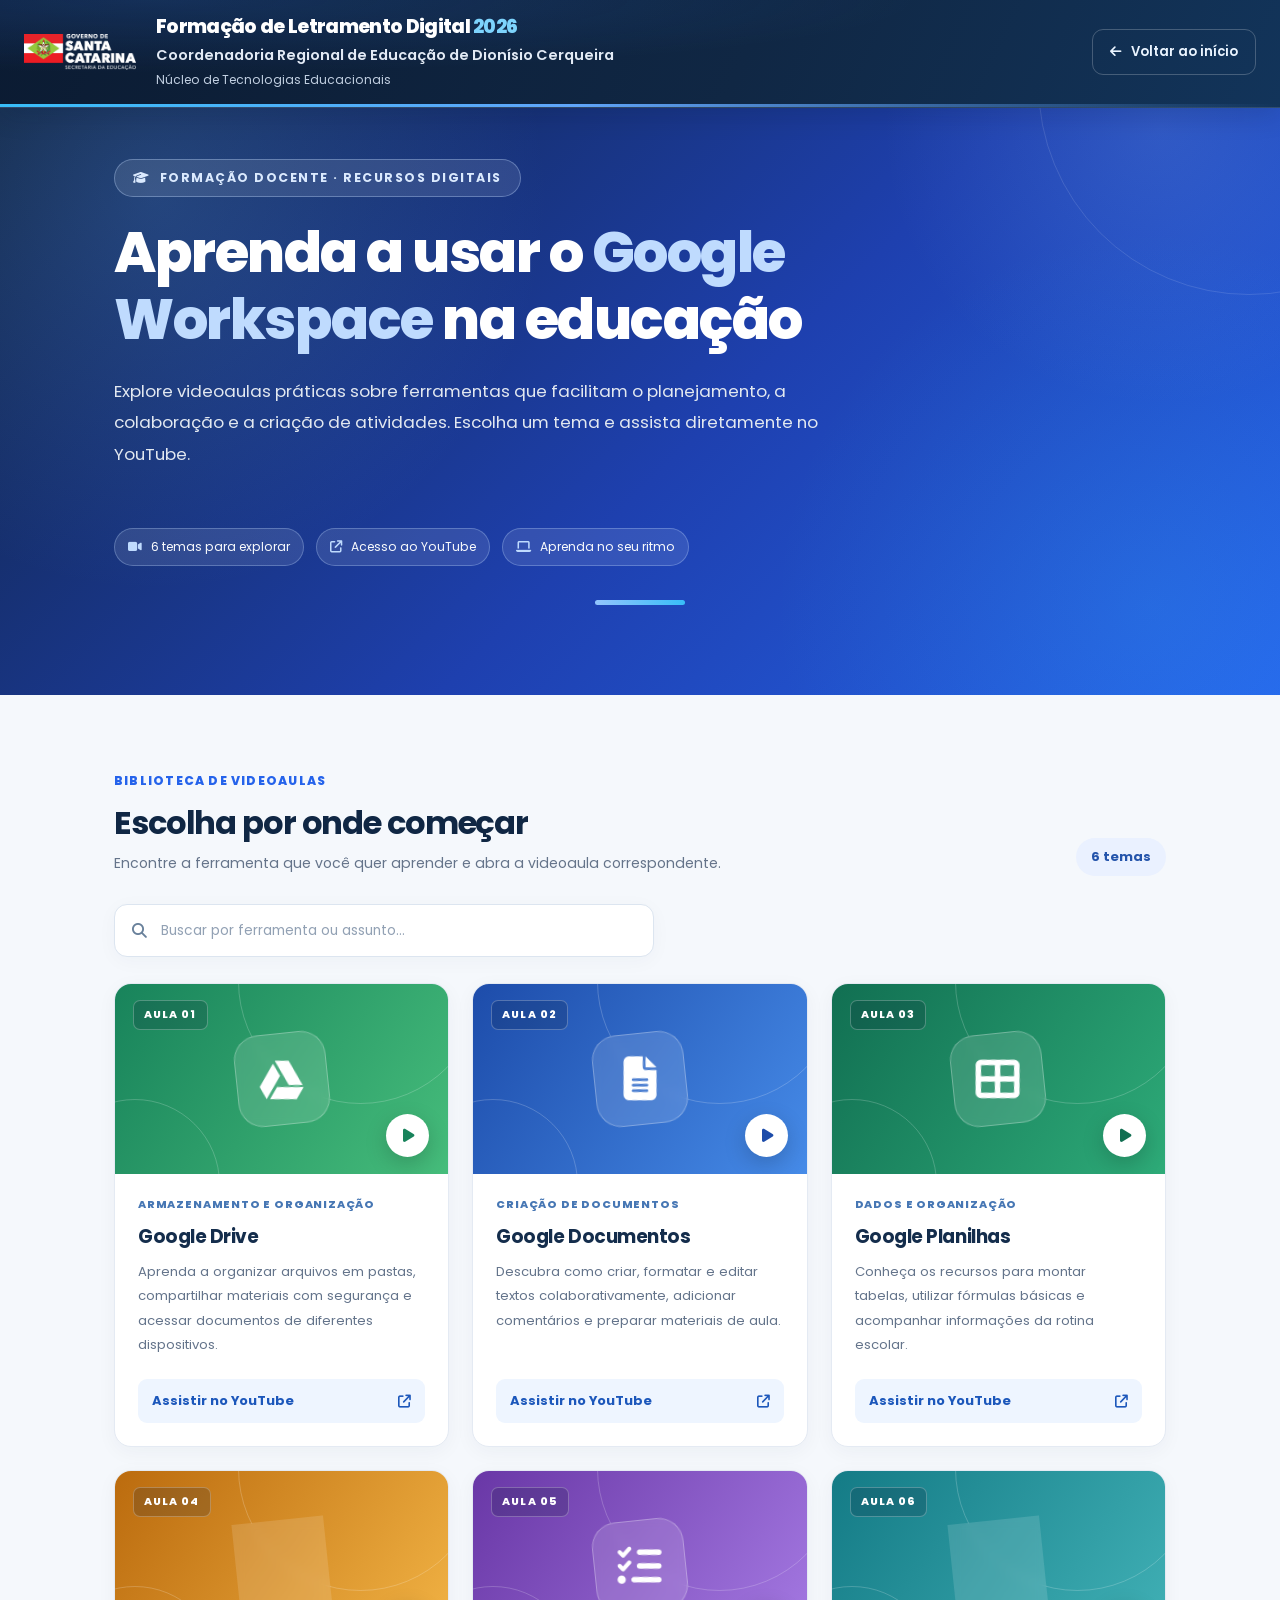
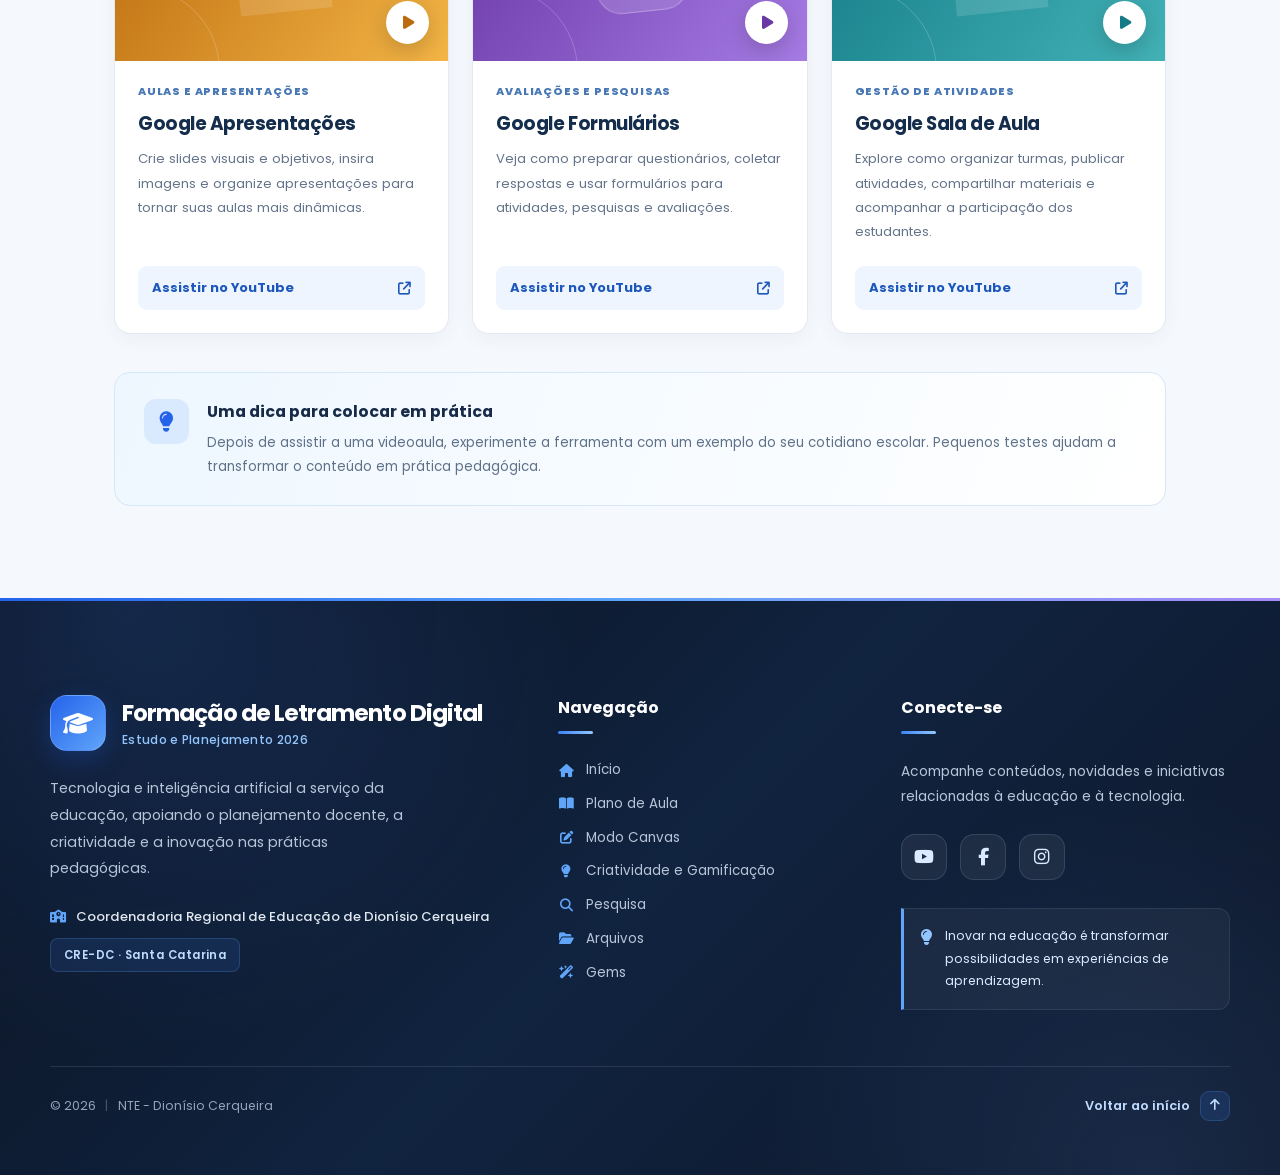
==== videos-workspace.html @ 389630ff "nova pagina, contador de visitas" ====
<!DOCTYPE html>
<html lang="pt-BR">
<head>
  <meta charset="UTF-8">
  <meta name="viewport" content="width=device-width, initial-scale=1">
  <meta name="theme-color" content="#0b1b32">
  <meta name="description" content="Videoaulas sobre ferramentas do Google Workspace for Education para professores da Formação de Letramento Digital 2026.">
  <title>Videoaulas Google Workspace | Letramento Digital 2026</title>
  <link rel="preconnect" href="https://fonts.googleapis.com">
  <link rel="preconnect" href="https://fonts.gstatic.com" crossorigin>
  <link href="https://fonts.googleapis.com/css2?family=Poppins:wght@400;500;600;700;800&display=swap" rel="stylesheet">
  <link rel="stylesheet" href="https://cdnjs.cloudflare.com/ajax/libs/font-awesome/6.5.1/css/all.min.css">
  <link rel="stylesheet" href="videos-workspace.css">
  <script src="videos-workspace.js" defer></script>
</head>
<body>
  <a class="skip-link" href="#conteudo">Pular para o conteúdo</a>
  <header class="site-header">
    <div class="header-container">
      <a href="index.html" class="brand" aria-label="Voltar à página inicial da Formação de Letramento Digital">
        <span class="brand-logo"><img src="logo-sc.png" alt="" width="691" height="502"></span>
        <span class="brand-copy">
          <span class="brand-title">Formação de Letramento Digital <span class="brand-year">2026</span></span>
          <span class="brand-subtitle">Coordenadoria Regional de Educação de Dionísio Cerqueira</span>
          <span class="brand-institution">Núcleo de Tecnologias Educacionais</span>
        </span>
      </a>
      <a href="index.html" class="header-home"><i class="fa-solid fa-arrow-left" aria-hidden="true"></i><span>Voltar ao início</span></a>
    </div>
  </header>

  <main id="conteudo">
    <section class="hero" aria-labelledby="page-title">
      <div class="hero-glow" aria-hidden="true"></div>
      <div class="container hero-inner">
        <div class="hero-label"><i class="fa-solid fa-graduation-cap" aria-hidden="true"></i> FORMAÇÃO DOCENTE · RECURSOS DIGITAIS</div>
        <h1 id="page-title">Aprenda a usar o <span>Google Workspace</span> na educação</h1>
        <p class="hero-description">Explore videoaulas práticas sobre ferramentas que facilitam o planejamento, a colaboração e a criação de atividades. Escolha um tema e assista diretamente no YouTube.</p>
        <div class="hero-stats" aria-label="Informações das videoaulas">
          <span><i class="fa-solid fa-video" aria-hidden="true"></i> 6 temas para explorar</span>
          <span><i class="fa-solid fa-arrow-up-right-from-square" aria-hidden="true"></i> Acesso ao YouTube</span>
          <span><i class="fa-solid fa-laptop" aria-hidden="true"></i> Aprenda no seu ritmo</span>
        </div>
      </div>
    </section>

    <section class="videos-section" aria-labelledby="videos-title">
      <div class="container">
        <div class="section-top">
          <div>
            <span class="section-eyebrow">BIBLIOTECA DE VIDEOAULAS</span>
            <h2 id="videos-title">Escolha por onde começar</h2>
            <p>Encontre a ferramenta que você quer aprender e abra a videoaula correspondente.</p>
          </div>
          <div class="result-counter"><span id="video-count">6</span> temas</div>
        </div>

        <div class="toolbar">
          <label class="search-wrapper" for="video-search">
            <i class="fa-solid fa-magnifying-glass" aria-hidden="true"></i>
            <input type="search" id="video-search" placeholder="Buscar por ferramenta ou assunto..." autocomplete="off">
          </label>
          <button type="button" class="clear-search" id="clear-search" hidden><i class="fa-solid fa-xmark" aria-hidden="true"></i> Limpar busca</button>
        </div>
        <div class="video-grid" id="video-grid" aria-live="polite"></div>
        <div class="empty-state" id="empty-state" hidden>
          <i class="fa-solid fa-magnifying-glass" aria-hidden="true"></i>
          <h3>Nenhuma videoaula encontrada</h3>
          <p>Tente pesquisar por outro nome de ferramenta ou assunto.</p>
        </div>

        <aside class="learning-tip" aria-label="Sugestão de aprendizagem">
          <div class="tip-icon"><i class="fa-solid fa-lightbulb" aria-hidden="true"></i></div>
          <div><h3>Uma dica para colocar em prática</h3><p>Depois de assistir a uma videoaula, experimente a ferramenta com um exemplo do seu cotidiano escolar. Pequenos testes ajudam a transformar o conteúdo em prática pedagógica.</p></div>
        </aside>
      </div>
    </section>
  </main>

  <footer class="site-footer">

  <div class="footer-main">

    <!-- Identidade do site -->
    <div class="footer-brand">

      <a href="index.html#inicio" class="footer-logo">
        <span class="footer-logo-icon">
          <i class="fa-solid fa-graduation-cap" aria-hidden="true"></i>
        </span>

        <span class="footer-logo-text">
          <strong>Formação de Letramento Digital</strong>
          <small>Estudo e Planejamento 2026</small>
        </span>
      </a>

      <p class="footer-description">
        Tecnologia e inteligência artificial a serviço da educação,
        apoiando o planejamento docente, a criatividade e a inovação
        nas práticas pedagógicas.
      </p>

      <span class="footer-institution">
        <i class="fa-solid fa-school" aria-hidden="true"></i>
        Coordenadoria Regional de Educação de Dionísio Cerqueira
      </span>

      <span class="footer-secretariat">
        CRE-DC · Santa Catarina
      </span>

    </div>


    <!-- Navegação -->
    <div class="footer-navigation">

      <h3>Navegação</h3>

      <a href="index.html#inicio">
        <i class="fa-solid fa-house" aria-hidden="true"></i>
        Início
      </a>

      <a href="index.html#mod1">
        <i class="fa-solid fa-book-open" aria-hidden="true"></i>
        Plano de Aula
      </a>

      <a href="index.html#mod2">
        <i class="fa-solid fa-pen-to-square" aria-hidden="true"></i>
        Modo Canvas
      </a>

      <a href="index.html#mod3">
        <i class="fa-solid fa-lightbulb" aria-hidden="true"></i>
        Criatividade e Gamificação
      </a>

      <a href="index.html#mod4">
        <i class="fa-solid fa-magnifying-glass" aria-hidden="true"></i>
        Pesquisa
      </a>

      <a href="index.html#mod5">
        <i class="fa-solid fa-folder-open" aria-hidden="true"></i>
        Arquivos
      </a>

      <a href="index.html#mod6">
        <i class="fa-solid fa-wand-magic-sparkles" aria-hidden="true"></i>
        Gems
      </a>

    </div>


    <!-- Redes sociais -->
    <div class="footer-social">

      <h3>Conecte-se</h3>

      <p>
        Acompanhe conteúdos, novidades e iniciativas relacionadas
        à educação e à tecnologia.
      </p>

      <div class="footer-social-icons">

        <a
          href="https://www.youtube.com/@ntedionisiocerqueira"
          target="_blank"
          rel="noopener noreferrer"
          aria-label="YouTube"
          title="YouTube"
        >
          <i class="fa-brands fa-youtube" aria-hidden="true"></i>
        </a>

        <a
          href="https://www.facebook.com/cre.dionisio.cerqueira"
          target="_blank"
          rel="noopener noreferrer"
          aria-label="Facebook"
          title="Facebook"
        >
          <i class="fa-brands fa-facebook-f" aria-hidden="true"></i>
        </a>

        <a
          href="https://www.instagram.com/cre_dionisio_cerqueira/"
          target="_blank"
          rel="noopener noreferrer"
          aria-label="Instagram"
          title="Instagram"
        >
          <i class="fa-brands fa-instagram" aria-hidden="true"></i>
        </a>

      </div>

      <div class="footer-message">
        <i class="fa-solid fa-lightbulb" aria-hidden="true"></i>

        <span>
          Inovar na educação é transformar possibilidades
          em experiências de aprendizagem.
        </span>
      </div>

    </div>

  </div>


  <!-- Barra inferior -->
  <div class="footer-bottom">

    <p>
      &copy; 2026
      <span class="footer-divider">|</span>
      NTE - Dionísio Cerqueira
    </p>

    <a href="#conteudo" class="footer-back-top">
      Voltar ao início
      <i class="fa-solid fa-arrow-up" aria-hidden="true"></i>
    </a>

  </div>

</footer>
</body>
</html>
---- videos-workspace.css ----
:root{--navy:#0b1b32;--navy2:#102744;--blue:#2563eb;--text:#172b48;--muted:#65748a;--stroke:#e4eaf3;--bg:#f5f8fd}
*{box-sizing:border-box}html{scroll-behavior:smooth}body{margin:0;background:var(--bg);color:var(--text);font-family:Poppins,system-ui,sans-serif;font-size:15px}a{color:inherit}.container{width:min(100% - 48px,1160px);margin-inline:auto}[hidden]{display:none!important}.skip-link{position:absolute;z-index:9999;top:-80px;left:12px;padding:10px 15px;background:#fff;color:#12345a}.skip-link:focus{top:12px}
.site-header{position:relative;z-index:2;background:linear-gradient(112deg,#0b1b32,#102744 65%,#12345a);border-bottom:3px solid #38bdf8;color:#fff;box-shadow:0 8px 24px rgba(8,20,39,.14)}.header-container{width:min(100% - 48px,1440px);margin:auto;min-height:108px;display:flex;align-items:center;justify-content:space-between;gap:28px;padding:13px 0}.brand{display:flex;align-items:center;gap:16px;min-width:0;text-decoration:none}.brand-logo{flex:0 0 76px;height:70px;display:flex;align-items:center;justify-content:center}.brand-logo img{display:block;width:100%;height:100%;object-fit:contain}.brand-copy{display:flex;flex-direction:column;gap:3px;min-width:0}.brand-title{font-size:clamp(1rem,1.45vw,1.3rem);font-weight:750;line-height:1.3}.brand-year{color:#7dd3fc}.brand-subtitle{font-size:.79rem;font-weight:600;color:#e2eaf5}.brand-institution{font-size:.72rem;color:#becde1}.header-home{display:inline-flex;align-items:center;gap:10px;flex-shrink:0;padding:12px 17px;border:1px solid rgba(255,255,255,.22);border-radius:11px;text-decoration:none;color:#eaf4ff;font-size:.82rem;font-weight:600;transition:background .2s,transform .2s}.header-home:hover{background:rgba(255,255,255,.1);transform:translateY(-2px)}
.hero{position:relative;overflow:hidden;background:linear-gradient(125deg,#102744 0%,#173e71 68%,#11566d 135%);color:#fff}.hero:after{position:absolute;content:"";width:430px;height:430px;border-radius:50%;border:1px solid rgba(255,255,255,.08);right:-160px;top:-140px;pointer-events:none}.hero-glow{position:absolute;width:540px;height:540px;right:4%;top:-260px;background:radial-gradient(circle,rgba(82,169,255,.17),transparent 70%);pointer-events:none}.hero-inner{position:relative;padding-top:37px;padding-bottom:80px;z-index:1}.breadcrumb{display:flex;align-items:center;gap:12px;color:#b8cce5;font-size:.78rem;margin-bottom:39px}.breadcrumb a{text-decoration:none}.breadcrumb a:hover{text-decoration:underline}.breadcrumb i{font-size:.55rem}.hero-label{display:inline-flex;align-items:center;gap:9px;color:#9fe6ff;font-size:.73rem;letter-spacing:.11em;font-weight:700;margin-bottom:16px}.hero h1{max-width:800px;margin:0;font-size:clamp(2rem,4.5vw,3.55rem);line-height:1.16;letter-spacing:-.045em;font-weight:800}.hero h1 span{color:#83d8ff}.hero-description{max-width:710px;margin:21px 0 28px;color:#d4e4f3;line-height:1.9;font-size:.96rem}.hero-stats{display:flex;flex-wrap:wrap;gap:12px}.hero-stats span{display:inline-flex;align-items:center;gap:9px;border:1px solid rgba(255,255,255,.15);background:rgba(255,255,255,.055);border-radius:999px;padding:9px 13px;font-size:.76rem;color:#e9f4ff}.hero-stats i{color:#9fdaff}
.videos-section{position:relative;margin-top:-31px;padding-bottom:92px;z-index:1}.section-top{display:flex;align-items:flex-end;justify-content:space-between;gap:25px;margin-bottom:23px}.section-eyebrow{display:block;color:#2563eb;font-size:.71rem;font-weight:800;letter-spacing:.12em;margin-bottom:10px}.section-top h2{margin:0 0 9px;font-size:clamp(1.45rem,2.5vw,2.05rem);line-height:1.3;letter-spacing:-.035em}.section-top p{margin:0;color:var(--muted);line-height:1.7;font-size:.88rem}.result-counter{flex-shrink:0;padding:9px 15px;border-radius:999px;background:#eaf1ff;color:#2454ab;font-size:.81rem;font-weight:700}.toolbar{display:flex;align-items:center;gap:15px;margin:26px 0}.search-wrapper{display:flex;align-items:center;gap:12px;max-width:540px;width:100%;background:#fff;border:1px solid #dce5f0;border-radius:13px;padding:0 17px;box-shadow:0 4px 20px rgba(23,43,72,.035);color:#69819b}.search-wrapper:focus-within{border-color:#67a4ff;box-shadow:0 0 0 3px rgba(59,130,246,.13)}.search-wrapper input{width:100%;min-height:51px;border:0;outline:0;font:inherit;font-size:.86rem;color:var(--text);background:transparent}.search-wrapper input::placeholder{color:#92a1b4}.clear-search{border:0;background:transparent;color:#2563eb;font:inherit;font-size:.8rem;font-weight:600;cursor:pointer}.video-grid{display:grid;grid-template-columns:repeat(3,minmax(0,1fr));gap:23px}.video-card{min-width:0;overflow:hidden;background:#fff;border:1px solid var(--stroke);border-radius:17px;box-shadow:0 5px 20px rgba(16,39,68,.045);transition:transform .25s,box-shadow .25s,border-color .25s;display:flex;flex-direction:column}.video-card:hover{transform:translateY(-5px);box-shadow:0 14px 35px rgba(16,39,68,.12);border-color:#cbdcf7}.video-cover{height:190px;position:relative;overflow:hidden;display:flex;justify-content:center;align-items:center;background:linear-gradient(125deg,var(--cover1),var(--cover2));color:#fff}.theme-drive{--cover1:#18835b;--cover2:#46bd7b}.theme-docs{--cover1:#1d4caa;--cover2:#468be8}.theme-sheets{--cover1:#116f52;--cover2:#2eab78}.theme-slides{--cover1:#bb6b0e;--cover2:#f3b546}.theme-forms{--cover1:#6937a6;--cover2:#a67be4}.theme-classroom{--cover1:#147b86;--cover2:#42b2b7}.cover-orbit{position:absolute;border:1px solid rgba(255,255,255,.2);border-radius:50%;width:245px;height:245px;right:-35px;top:-125px}.orbit-2{width:170px;height:170px;left:-65px;bottom:-95px;top:auto;right:auto}.cover-icon{width:92px;height:92px;display:grid;place-items:center;border:1px solid rgba(255,255,255,.28);border-radius:25px;background:rgba(255,255,255,.13);backdrop-filter:blur(6px);font-size:2.75rem;transform:rotate(-6deg)}.cover-icon i{transform:rotate(6deg)}.cover-play{position:absolute;right:19px;bottom:17px;width:43px;height:43px;display:grid;place-items:center;border-radius:50%;background:#fff;color:var(--cover1);box-shadow:0 7px 22px rgba(0,0,0,.18);font-size:.95rem}.cover-play i{margin-left:2px}.cover-number{position:absolute;left:18px;top:16px;padding:6px 10px;border:1px solid rgba(255,255,255,.25);background:rgba(12,28,54,.2);border-radius:7px;font-size:.67rem;font-weight:800;letter-spacing:.1em}.cover-click-target{position:absolute;inset:0;z-index:2}.cover-click-target:focus-visible{outline:4px solid #fff;outline-offset:-5px}.card-content{padding:23px;display:flex;flex-direction:column;flex:1}.card-category{color:#4777b4;text-transform:uppercase;letter-spacing:.075em;font-size:.68rem;font-weight:800}.card-content h3{font-size:1.16rem;letter-spacing:-.025em;color:#142d4c;margin:10px 0}.card-content p{margin:0 0 22px;color:#64748b;font-size:.82rem;line-height:1.85;flex:1}.watch-link{display:flex;align-items:center;justify-content:space-between;gap:10px;border-radius:9px;background:#eef5ff;color:#1c57bb;padding:12px 14px;text-decoration:none;font-size:.81rem;font-weight:700;transition:background .2s}.watch-link:hover{background:#daeaff}.watch-pending{display:inline-flex;gap:9px;align-items:center;align-self:flex-start;padding:10px 13px;border-radius:9px;background:#f1f4f8;color:#6b7d90;font-size:.8rem;font-weight:600}.empty-state{text-align:center;padding:60px 20px;background:#fff;border:1px dashed #d3e0f0;border-radius:16px;color:#687a90}.empty-state>i{font-size:1.7rem;color:#7d9fcb}.empty-state h3{color:#173455}.learning-tip{display:flex;align-items:flex-start;gap:18px;margin-top:38px;padding:26px 29px;border:1px solid #d5e7f9;border-radius:16px;background:linear-gradient(110deg,#eef7ff,#fff)}.tip-icon{width:45px;height:45px;flex-shrink:0;display:grid;place-items:center;border-radius:12px;background:#d9eaff;color:#2563eb;font-size:1.25rem}.learning-tip h3{margin:0 0 7px;font-size:.99rem}.learning-tip p{margin:0;color:#5e7188;font-size:.83rem;line-height:1.8}.site-footer{background:#0c1d35;color:#e6eff9;padding:30px 0}.footer-inner{display:flex;align-items:center;justify-content:space-between;gap:22px}.footer-inner>div{display:flex;flex-direction:column;gap:5px}.footer-inner strong{font-size:.84rem}.footer-inner span{color:#b4c4d7;font-size:.75rem}.footer-inner a{color:#b9e4ff;font-size:.79rem;text-decoration:none}.footer-inner a:hover{text-decoration:underline}.footer-inner a i{margin-left:6px}
a:focus-visible,button:focus-visible{outline:3px solid #7dd3fc;outline-offset:3px}
@media(max-width:950px){.video-grid{grid-template-columns:repeat(2,minmax(0,1fr))}.hero-inner{padding-bottom:74px}.brand-logo{flex-basis:65px;width:65px;height:62px}}
@media(max-width:650px){.container,.header-container{width:min(100% - 32px,1160px)}.header-container{min-height:95px;gap:9px;flex-wrap:wrap}.brand{gap:9px;flex:1 1 100%}.brand-logo{flex-basis:54px;width:54px;height:55px}.brand-title{font-size:.93rem}.brand-subtitle{font-size:.65rem}.brand-institution{font-size:.62rem}.header-home{margin-left:63px;padding:7px 10px;font-size:.73rem}.hero-inner{padding-top:25px;padding-bottom:67px}.breadcrumb{margin-bottom:25px}.hero h1{font-size:clamp(1.85rem,8vw,2.55rem)}.hero-description{font-size:.88rem}.hero-stats{gap:8px}.hero-stats span{font-size:.7rem;padding:8px 10px}.videos-section{margin-top:-22px}.section-top{align-items:flex-start;gap:12px}.result-counter{font-size:.72rem;padding:7px 9px}.video-grid{grid-template-columns:1fr;gap:18px}.video-cover{height:185px}.toolbar{flex-direction:column;align-items:stretch}.search-wrapper{max-width:none}.clear-search{align-self:flex-start}.learning-tip{padding:20px;gap:12px}.footer-inner{align-items:flex-start;flex-direction:column}}
@media(prefers-reduced-motion:reduce){html{scroll-behavior:auto}*,*:before,*:after{transition:none!important;animation:none!important}}


/* HEADER: alinhamento e identidade visual equivalentes à página inicial */
.site-header { position: sticky; top: 0; z-index: 1000; border-bottom: 1px solid rgba(255,255,255,.13);
 background: radial-gradient(ellipse at 12% 0%,rgba(59,130,246,.18),transparent 48%),linear-gradient(115deg,#0b1b32 0%,#102744 58%,#12345a 100%); }
.site-header::after { content:""; display:block; height:3px; background:linear-gradient(90deg,#38bdf8 0%,#60a5fa 45%,rgba(96,165,250,0) 100%); }
.site-header .header-container { min-height:104px; padding-block:14px; }
.site-header .brand { display:flex; flex-direction:row; align-items:center; gap:20px; max-width:100%; min-width:0; }
.site-header .brand-logo { flex:0 0 auto; display:flex; width:112px; height:auto; margin:0; padding:0; background:transparent; }
.site-header .brand-logo img { display:block; width:100%; height:auto; max-width:100%; object-fit:contain; border-radius:0; background:transparent; }
.site-header .brand-copy { display:flex; flex-direction:column; min-width:0; gap:5px; }
.site-header .brand-title { font-size:clamp(1.05rem,1.5vw,1.4rem); font-weight:750; letter-spacing:-.035em; }
.site-header .brand-year { color:#7dd3fc; font-weight:800; }
.site-header .brand-subtitle { font-size:.9rem; color:#e2eaf5; }
.site-header .brand-institution { font-size:.76rem; color:#c0cee0; }
.header-home { margin-left:auto; }
@media(max-width:700px) {
 .site-header .header-container { width:calc(100% - 28px); flex-wrap:wrap; gap:10px; }
 .site-header .brand { gap:14px; flex:1 1 100%; }
 .site-header .brand-logo { width:clamp(64px,19vw,84px); }
 .site-header .brand-title { font-size:clamp(.82rem,3.4vw,1.02rem); }
 .site-header .brand-subtitle { font-size:.72rem; line-height:1.3; }
 .site-header .brand-institution { font-size:.66rem; }
 .header-home { margin-left:0; }
}

/* =====================================================
   FOOTER MODERNO — IA NA PRÁXIS!
   ===================================================== */

.site-footer {
    position: relative;
    overflow: hidden;

    background:
        radial-gradient(
            circle at 10% 0%,
            rgba(59, 130, 246, 0.18),
            transparent 35%
        ),
        radial-gradient(
            circle at 90% 100%,
            rgba(96, 165, 250, 0.12),
            transparent 30%
        ),
        linear-gradient(
            135deg,
            #0b1220 0%,
            #10233f 50%,
            #0f172a 100%
        );

    color: #cbd5e1;
    font-family: 'Poppins', sans-serif;

    border-top: 3px solid transparent;
    border-image: linear-gradient(
        90deg,
        #2563eb,
        #60a5fa,
        #a78bfa
    ) 1;
}


/* Área principal */

.footer-main {
    width: min(1180px, calc(100% - 48px));
    margin: 0 auto;

    display: grid;
    grid-template-columns: 1.35fr 0.85fr 1fr;

    gap: 4rem;

    padding: 4rem 0 3.5rem;
}


/* =====================================================
   IDENTIDADE VISUAL
   ===================================================== */

.footer-brand {
    display: flex;
    flex-direction: column;
    align-items: flex-start;
}

.footer-logo {
    display: inline-flex;
    align-items: center;
    gap: 1rem;

    color: #ffffff;
    text-decoration: none;

    margin-bottom: 1.5rem;
}

.footer-logo-icon {
    display: grid;
    place-items: center;

    width: 56px;
    height: 56px;

    flex-shrink: 0;

    color: #ffffff;

    background: linear-gradient(
        135deg,
        #2563eb,
        #60a5fa
    );

    border: 1px solid rgba(255, 255, 255, 0.15);
    border-radius: 17px;

    font-size: 1.5rem;

    box-shadow:
        0 8px 24px rgba(37, 99, 235, 0.25);
}

.footer-logo-text {
    display: flex;
    flex-direction: column;
    gap: 0.2rem;
}

.footer-logo-text strong {
    color: #ffffff;

    font-size: 1.45rem;
    font-weight: 700;

    line-height: 1.3;
    letter-spacing: -0.04em;
}

.footer-logo-text small {
    color: #93c5fd;

    font-size: 0.76rem;
    font-weight: 500;

    letter-spacing: 0.025em;
}


/* Descrição */

.footer-description {
    max-width: 370px;

    margin: 0 0 1.5rem;

    color: #b8c5d8;

    font-size: 0.88rem;
    line-height: 1.9;
}


/* Instituição */

.footer-institution {
    display: flex;
    align-items: flex-start;
    gap: 0.6rem;

    margin-bottom: 0.7rem;

    color: #e2e8f0;

    font-size: 0.82rem;
    font-weight: 500;
    line-height: 1.6;
}

.footer-institution i {
    margin-top: 0.25rem;

    color: #60a5fa;
}

.footer-secretariat {
    display: inline-flex;
    align-items: center;

    padding: 0.45rem 0.8rem;

    color: #bfdbfe;
    background: rgba(59, 130, 246, 0.12);

    border: 1px solid rgba(96, 165, 250, 0.22);
    border-radius: 8px;

    font-size: 0.72rem;
    font-weight: 600;
    letter-spacing: 0.04em;
}


/* =====================================================
   NAVEGAÇÃO
   ===================================================== */

.footer-navigation h3,
.footer-social h3 {
    position: relative;

    margin: 0 0 1.6rem;

    color: #ffffff;

    font-size: 1rem;
    font-weight: 700;
}

.footer-navigation h3::after,
.footer-social h3::after {
    content: "";

    display: block;

    width: 35px;
    height: 3px;

    margin-top: 0.7rem;

    background: linear-gradient(
        90deg,
        #3b82f6,
        #93c5fd
    );

    border-radius: 99px;
}

.footer-navigation {
    display: flex;
    flex-direction: column;
    align-items: flex-start;
}

.footer-navigation a {
    display: inline-flex;
    align-items: center;
    gap: 0.7rem;

    margin-bottom: 0.85rem;

    color: #b8c5d8;

    font-size: 0.84rem;
    line-height: 1.5;

    text-decoration: none;

    transition:
        color 0.25s ease,
        transform 0.25s ease;
}

.footer-navigation a i {
    width: 17px;

    color: #60a5fa;

    font-size: 0.82rem;
    text-align: center;

    transition: color 0.25s ease;
}

.footer-navigation a:hover {
    color: #ffffff;
    transform: translateX(4px);
}

.footer-navigation a:hover i {
    color: #93c5fd;
}


/* =====================================================
   REDES SOCIAIS
   ===================================================== */

.footer-social > p {
    margin: 0 0 1.5rem;

    color: #b8c5d8;

    font-size: 0.86rem;
    line-height: 1.8;
}

.footer-social-icons {
    display: flex;
    align-items: center;
    gap: 0.8rem;

    margin-bottom: 1.8rem;
}

.footer-social-icons a {
    display: grid;
    place-items: center;

    width: 46px;
    height: 46px;

    color: #dbeafe;

    background: rgba(255, 255, 255, 0.06);

    border: 1px solid rgba(148, 163, 184, 0.2);
    border-radius: 14px;

    font-size: 1.1rem;
    text-decoration: none;

    transition:
        color 0.25s ease,
        background-color 0.25s ease,
        border-color 0.25s ease,
        transform 0.25s ease,
        box-shadow 0.25s ease;
}

.footer-social-icons a:hover {
    color: #ffffff;

    background: #2563eb;
    border-color: #60a5fa;

    transform: translateY(-4px);

    box-shadow:
        0 8px 20px rgba(37, 99, 235, 0.25);
}


/* Mensagem de destaque */

.footer-message {
    display: flex;
    align-items: flex-start;
    gap: 0.8rem;

    padding: 1rem;

    background: rgba(255, 255, 255, 0.045);

    border: 1px solid rgba(148, 163, 184, 0.14);
    border-left: 3px solid #60a5fa;

    border-radius: 0 12px 12px 0;
}

.footer-message i {
    margin-top: 0.2rem;

    color: #93c5fd;

    font-size: 1rem;
}

.footer-message span {
    color: #dbeafe;

    font-size: 0.78rem;
    line-height: 1.8;
}


/* =====================================================
   BARRA INFERIOR
   ===================================================== */

.footer-bottom {
    display: flex;
    align-items: center;
    justify-content: space-between;

    gap: 1.5rem;

    width: min(1180px, calc(100% - 48px));
    margin: 0 auto;

    padding: 1.5rem 0;

    border-top: 1px solid rgba(148, 163, 184, 0.18);
}

.footer-bottom p {
    margin: 0;

    color: #94a3b8;

    font-size: 0.78rem;
    line-height: 1.7;
}

.footer-divider {
    margin: 0 0.4rem;

    color: #475569;
}

.footer-back-top {
    display: inline-flex;
    align-items: center;
    gap: 0.65rem;

    color: #bfdbfe;

    font-size: 0.8rem;
    font-weight: 600;

    text-decoration: none;

    transition:
        color 0.25s ease,
        transform 0.25s ease;
}

.footer-back-top i {
    display: grid;
    place-items: center;

    width: 30px;
    height: 30px;

    background: rgba(59, 130, 246, 0.15);

    border: 1px solid rgba(96, 165, 250, 0.2);
    border-radius: 9px;

    transition:
        background-color 0.25s ease,
        transform 0.25s ease;
}

.footer-back-top:hover {
    color: #ffffff;
}

.footer-back-top:hover i {
    background: #2563eb;
    transform: translateY(-3px);
}


/* =====================================================
   ACESSIBILIDADE
   ===================================================== */

.site-footer a:focus-visible {
    outline: 3px solid #93c5fd;
    outline-offset: 4px;
    border-radius: 5px;
}


/* =====================================================
   RESPONSIVIDADE — TABLETS
   ===================================================== */

@media (max-width: 900px) {

    .footer-main {
        grid-template-columns: 1fr 1fr;

        gap: 3rem;

        padding: 3.5rem 0;
    }

    .footer-brand {
        grid-column: 1 / -1;

        max-width: 600px;
    }

    .footer-description {
        max-width: 550px;
    }

}


/* =====================================================
   RESPONSIVIDADE — CELULARES
   ===================================================== */

@media (max-width: 600px) {

    .footer-main {
        width: calc(100% - 40px);

        grid-template-columns: 1fr;

        gap: 2.5rem;

        padding: 3rem 0;
    }

    .footer-brand {
        grid-column: auto;
    }

    .footer-logo-icon {
        width: 50px;
        height: 50px;

        font-size: 1.3rem;
    }

    .footer-logo-text strong {
        font-size: 1.25rem;
    }

    .footer-description {
        font-size: 0.85rem;
    }

    .footer-navigation h3,
    .footer-social h3 {
        margin-bottom: 1.3rem;
    }

    .footer-navigation a {
        padding: 0.15rem 0;
    }

    .footer-bottom {
        width: calc(100% - 40px);

        flex-direction: column;
        align-items: flex-start;

        gap: 1rem;

        padding: 1.4rem 0;
    }

    .footer-bottom p {
        font-size: 0.73rem;
    }

}


/* =====================================================
   RESPEITAR PREFERÊNCIA POR MOVIMENTO REDUZIDO
   ===================================================== */

@media (prefers-reduced-motion: reduce) {

    .footer-navigation a,
    .footer-navigation a i,
    .footer-social-icons a,
    .footer-back-top,
    .footer-back-top i {
        transition: none;
    }

    .footer-navigation a:hover,
    .footer-social-icons a:hover,
    .footer-back-top:hover i {
        transform: none;
    }

}



/* Barra de progresso de leitura igual ao script da página inicial */
.reading-progress { position:fixed; top:0; left:0; width:0; height:4px; z-index:2000; pointer-events:none;
 background:linear-gradient(90deg,#38bdf8,#2563eb,#14b8a6); }
/* Lâmpada com pulsação suave */
.learning-tip .tip-icon i { transform-origin:center; animation:lampada-pisca 1.8s ease-in-out infinite; }
@keyframes lampada-pisca { 0%,100% {opacity:1; filter:drop-shadow(0 0 1px rgba(37,99,235,.2));}
 50% {opacity:.32; filter:drop-shadow(0 0 0 transparent);} }
@media(prefers-reduced-motion:reduce){.learning-tip .tip-icon i{animation:none;opacity:1;}}

/* =====================================================
   ABERTURA DAS VIDEOAULAS | VISUAL CLARO E SEÇÕES SEPARADAS
   Mantém o header, os cards, o footer e o JavaScript existentes.
   ===================================================== */
.hero {
  position: relative;
  isolation: isolate;
  overflow: hidden;
  margin: 0;
  background:
    radial-gradient(circle at 88% 16%, rgba(96,165,250,.17), transparent 35%),
    linear-gradient(120deg, #ffffff 0%, #f3f8ff 65%, #e9f4ff 100%);
  color: #102744;
  border-bottom: 1px solid #dce7f3;
}
.hero::after {
  width: 340px;
  height: 340px;
  border: 1px solid rgba(37,99,235,.10);
  right: -120px;
  top: 45px;
}
.hero-glow {
  top: -110px;
  right: -170px;
  background: radial-gradient(circle, rgba(96,165,250,.14), transparent 70%);
}
.hero .hero-inner {
  padding-top: clamp(32px, 5vw, 65px);
  padding-bottom: clamp(54px, 7vw, 92px);
}
.hero .breadcrumb {
  color: #64748b;
  margin-bottom: clamp(28px, 4vw, 48px);
}
.hero .breadcrumb a { color: #315f98; }
.hero .breadcrumb a:hover { color: #1d4ed8; }
.hero .hero-label {
  color: #2563eb;
  letter-spacing: .09em;
  margin-bottom: 18px;
}
.hero h1 {
  color: #102744;
  max-width: 840px;
  text-wrap: balance;
}
.hero h1 span { color: #2563eb; }
.hero .hero-description {
  max-width: 730px;
  color: #53657b;
  margin-top: 22px;
  margin-bottom: 29px;
}
.hero .hero-stats span {
  background: #ffffff;
  color: #285383;
  border: 1px solid #dbeafe;
  box-shadow: 0 3px 12px rgba(29,78,216,.045);
}
.hero .hero-stats i { color: #2563eb; }

/* Remover a margem negativa que causava a sobreposição */
.videos-section {
  margin-top: 0;
  padding-top: clamp(55px, 6vw, 86px);
  padding-bottom: 92px;
  background: #f5f8fc;
  position: relative;
  z-index: 1;
}
.videos-section .section-top { margin-bottom: 28px; }
.videos-section .section-eyebrow {
  font-size: .76rem;
  color: #2563eb;
  letter-spacing: .1em;
  margin-bottom: 12px;
}
.videos-section .section-top h2 { color: #102744; }
@media (max-width: 650px) {
  .hero .hero-inner { padding-top: 28px; padding-bottom: 55px; }
  .hero .breadcrumb { margin-bottom: 30px; }
  .videos-section { margin-top: 0; padding-top: 48px; }
  .videos-section .section-top { align-items: flex-start; }
}

/* =====================================================
   HERO DAS VIDEOAULAS | REFERÊNCIA: PROMPTS DO LETRAMENTO
   Mantém o HTML e as videoaulas originais.
   ===================================================== */
.hero {
  position: relative;
  isolation: isolate;
  overflow: hidden;
  background: #ffffff;
  color: #102744;
  border-bottom: 1px solid #e5edf7;
}
.hero::after {
  width: 420px;
  height: 420px;
  top: -235px;
  right: -180px;
  border: 1px solid rgba(37, 99, 235, .08);
}
.hero-glow {
  top: -260px;
  right: -160px;
  width: 560px;
  height: 560px;
  background: radial-gradient(circle, rgba(96, 165, 250, .085), transparent 70%);
}
.hero .hero-inner {
  max-width: 1100px;
  padding-top: clamp(30px, 4vw, 54px);
  padding-bottom: clamp(64px, 7vw, 92px);
  text-align: center;
}
.hero .breadcrumb {
  justify-content: flex-start;
  margin-bottom: clamp(35px, 5vw, 62px);
  color: #64748b;
}
.hero .breadcrumb a { color: #2563eb; }
.hero .hero-label {
  display: inline-flex;
  justify-content: center;
  align-items: center;
  gap: 9px;
  padding: 9px 18px;
  margin-bottom: 22px;
  border: 1px solid rgba(59,130,246,.2);
  border-radius: 50px;
  background: rgba(59,130,246,.10);
  color: #2563eb;
  font-size: .78rem;
  font-weight: 700;
  letter-spacing: 1.5px;
}
.hero h1 {
  max-width: 910px;
  margin: 0 auto 22px;
  font-size: clamp(2rem, 4.5vw, 3.5rem);
  font-weight: 800;
  line-height: 1.2;
  letter-spacing: -1.5px;
  color: #1d4ed8;
  text-wrap: balance;
  background: linear-gradient(120deg,#1d4ed8,#6366f1,#0ea5e9);
  -webkit-background-clip: text;
  background-clip: text;
  -webkit-text-fill-color: transparent;
}
.hero h1 span {
  color: inherit;
  -webkit-text-fill-color: inherit;
}
.hero .hero-description {
  max-width: 750px;
  margin: 0 auto 27px;
  font-size: 1.05rem;
  line-height: 1.9;
  color: #64748b;
}
.hero .hero-stats {
  justify-content: center;
  gap: 12px;
  margin-top: 30px;
}
.hero .hero-stats span {
  border: 1px solid #dbeafe;
  background: #f8fbff;
  color: #355679;
  box-shadow: none;
}
.hero .hero-stats i { color: #2563eb; }
.hero .hero-inner::after {
  content: "";
  display: block;
  width: 90px;
  height: 5px;
  margin: 34px auto 0;
  border-radius: 50px;
  background: linear-gradient(90deg, #2563eb, #818cf8);
}
/* A biblioteca começa abaixo do hero, sem sobreposição. */
.videos-section {
  margin-top: 0;
  padding-top: clamp(54px, 6vw, 78px);
  background: #f5f8fc;
}
@media (max-width: 650px) {
  .hero .hero-inner { padding-top: 25px; padding-bottom: 58px; }
  .hero .breadcrumb { margin-bottom: 33px; }
  .hero .hero-label { font-size: .65rem; letter-spacing: .07em; padding: 9px 12px; }
  .hero h1 { letter-spacing: -.04em; }
  .hero .hero-description { font-size: .92rem; }
  .hero .hero-stats { gap: 8px; }
  .videos-section { margin-top: 0; padding-top: 46px; }
}

/* =====================================================
   HERO: MESMO FUNDO DA .practice-start DO INDEX.HTML
   Preserva tipografia, textos e estrutura da seção.
   ===================================================== */
.hero {
  background:
    radial-gradient(circle at 12% 15%, rgba(96, 165, 250, 0.22), transparent 32%),
    radial-gradient(circle at 90% 85%, rgba(56, 189, 248, 0.16), transparent 30%),
    linear-gradient(135deg, #10233f 0%, #1e40af 55%, #2563eb 100%);
  color: #f8fafc;
  border-bottom: 0;
}
.hero .breadcrumb { color: #dbeafe; }
.hero .breadcrumb a { color: #f8fafc; }
.hero .breadcrumb a:hover { color: #bfdbfe; }
.hero .breadcrumb i { color: #bfdbfe; }
.hero .hero-label {
  color: #dbeafe;
  background: rgba(255, 255, 255, 0.10);
  border-color: rgba(191, 219, 254, 0.35);
}
.hero h1 {
  color: #ffffff;
  background: none;
  -webkit-background-clip: initial;
  background-clip: initial;
  -webkit-text-fill-color: #ffffff;
}
.hero h1 span {
  color: #bfdbfe;
  -webkit-text-fill-color: #bfdbfe;
}
.hero .hero-description { color: #e2e8f0; }
.hero .hero-stats span {
  color: #f8fafc;
  background: rgba(255, 255, 255, 0.10);
  border-color: rgba(191, 219, 254, 0.30);
  box-shadow: none;
}
.hero .hero-stats i { color: #bfdbfe; }
.hero .hero-inner::after {
  background: linear-gradient(90deg, #93c5fd, #38bdf8);
}
.hero::after { border-color: rgba(255, 255, 255, 0.12); }
.hero-glow {
  background: radial-gradient(circle, rgba(147, 197, 253, 0.15), transparent 70%);
}
/* A seção seguinte continua separada, sem invadir o hero. */
.videos-section { margin-top: 0; }


/* ===== HERO: ALINHAMENTO À ESQUERDA ===== */

.hero .hero-inner {
  display: flex;
  flex-direction: column;
  align-items: flex-start;
  text-align: left;
}

/* Etiqueta da formação */
.hero .hero-label {
  align-self: flex-start;
  text-align: left;
}

/* Título principal */
.hero h1 {
  text-align: left;
  margin-left: 0;
  margin-right: 0;
}

/* Descrição */
.hero .hero-description {
  text-align: left;
  margin-left: 0;
  margin-right: 0;
}

/* Informações das videoaulas */
.hero .hero-stats {
  justify-content: flex-start;
  text-align: left;
  margin-left: 0;
  margin-right: 0;
}

/* Ocultar breadcrumb, caso permaneça no HTML */
.hero .breadcrumb {
  display: none;
}

/* ===== ALINHAMENTO ENTRE HERO E BIBLIOTECA ===== */

/* Mesmo container nas duas seções */
.hero .hero-inner,
.videos-section > .container {
  width: 100%;
  max-width: 1100px;
  margin-left: auto;
  margin-right: auto;
  padding-left: 24px;
  padding-right: 24px;
  box-sizing: border-box;
}

/* Alinhamento do conteúdo da primeira seção */
.hero .hero-inner {
  display: flex;
  flex-direction: column;
  align-items: flex-start;
  text-align: left;
}

/* Remove recuos extras */
.hero .hero-label,
.hero h1,
.hero .hero-description,
.hero .hero-stats {
  margin-left: 0;
  margin-right: 0;
  text-align: left;
}

/* Alinha os indicadores com o título */
.hero .hero-stats {
  justify-content: flex-start;
}

/* Remove o breadcrumb */
.hero .breadcrumb {
  display: none;
}
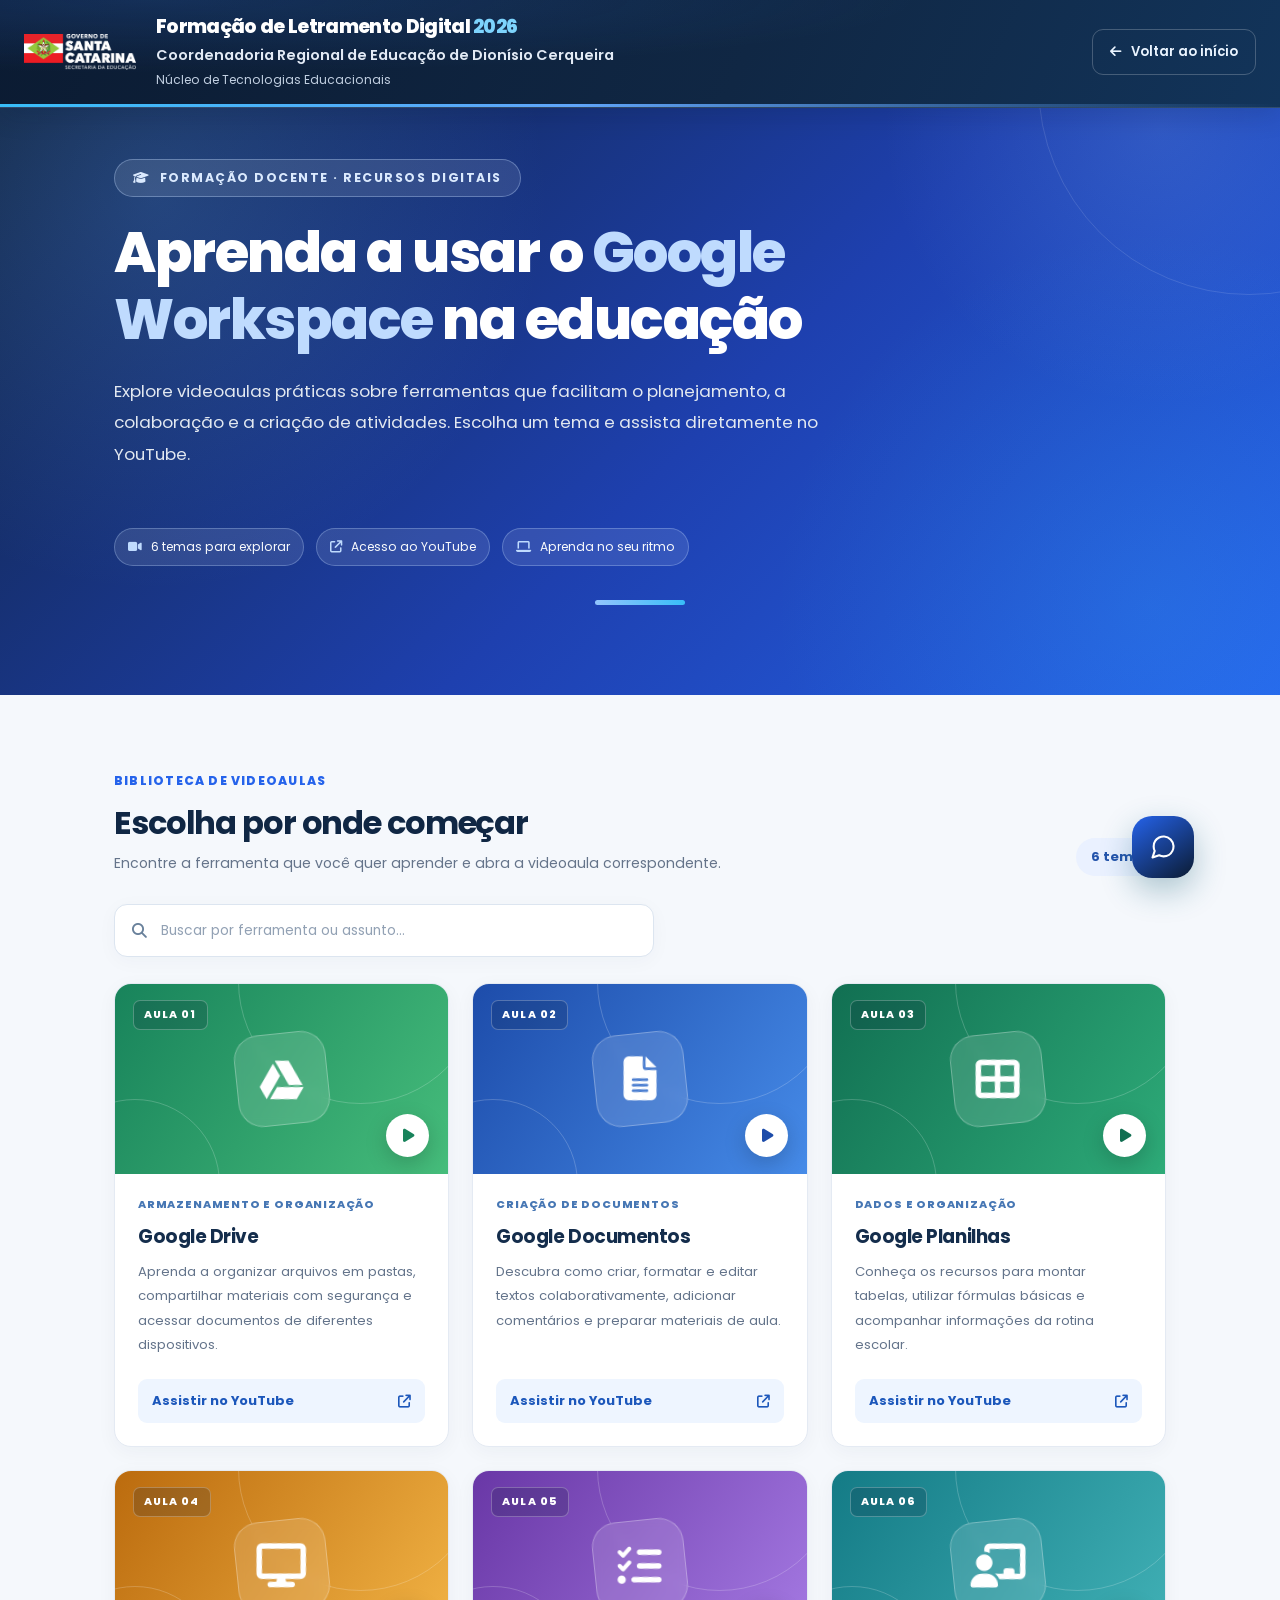
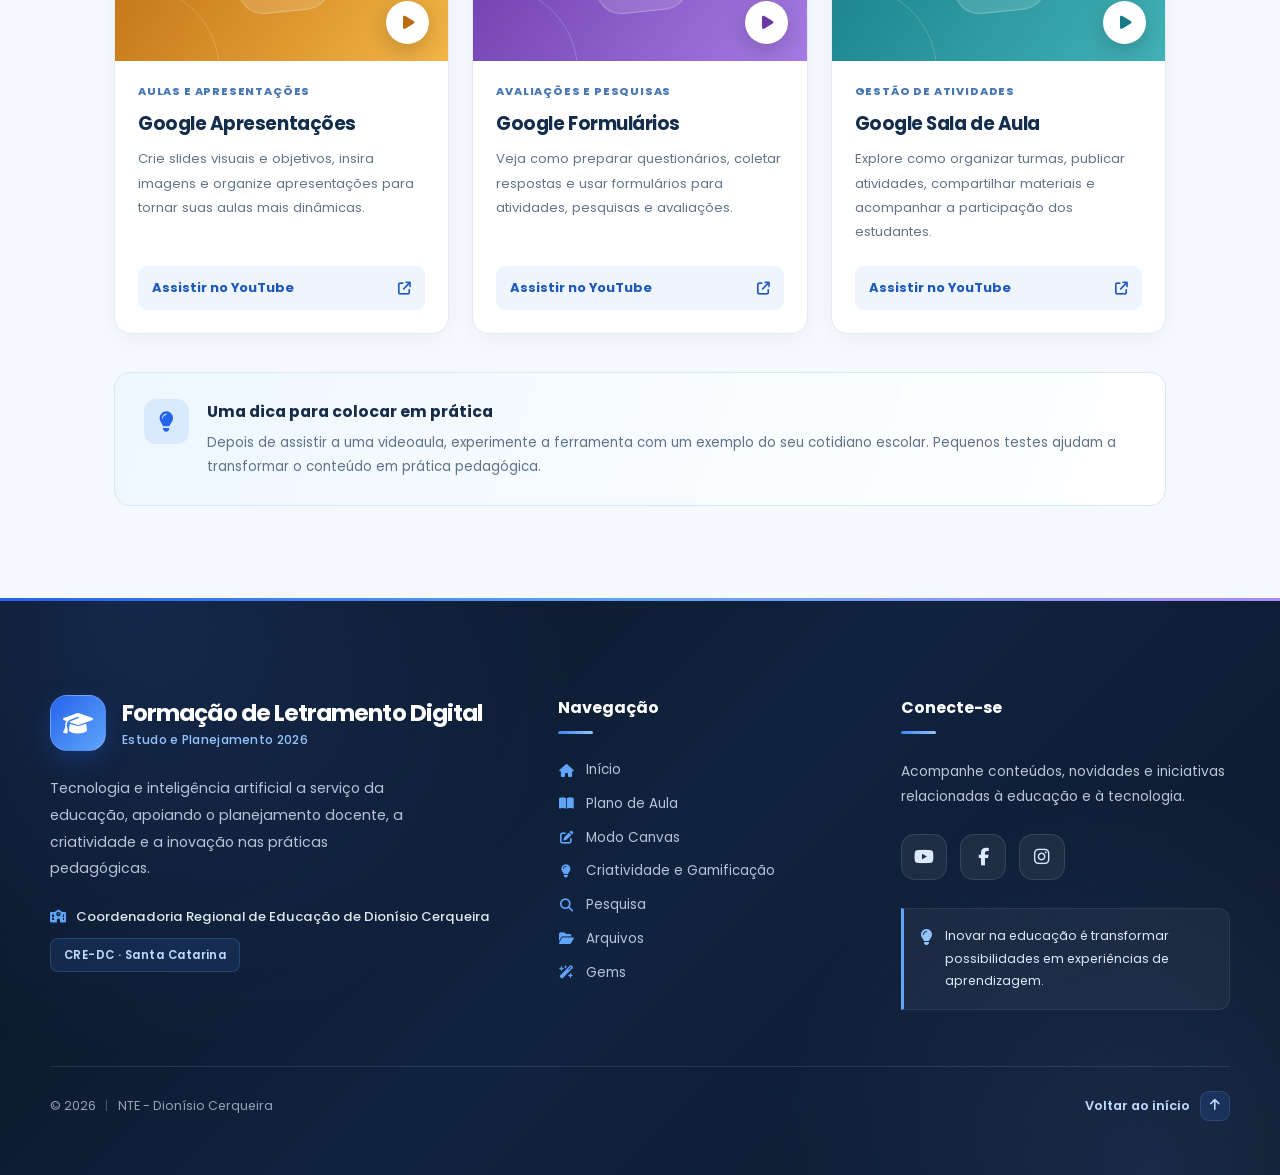
==== commit 3955bd99: "Chat-bot" ====
--- a/videos-workspace.html
+++ b/videos-workspace.html
@@ -12,6 +12,8 @@
   <link rel="stylesheet" href="https://cdnjs.cloudflare.com/ajax/libs/font-awesome/6.5.1/css/all.min.css">
   <link rel="stylesheet" href="videos-workspace.css">
   <script src="videos-workspace.js" defer></script>
+  <link rel="stylesheet" href="chatbot.css">
+  <script src="chatbot.js" defer></script>
 </head>
 <body>
   <a class="skip-link" href="#conteudo">Pular para o conteúdo</a>
@@ -231,5 +233,26 @@
   </div>
 
 </footer>
+<!-- Assistente demonstrativo de Letramento Digital -->
+  <button class="chat-launcher" id="chat-launcher" type="button" aria-label="Abrir assistente virtual" aria-controls="chat-panel" aria-expanded="false">
+    <svg viewBox="0 0 24 24" fill="none" stroke="currentColor" stroke-width="1.8" stroke-linecap="round" stroke-linejoin="round" aria-hidden="true"><path d="M21 11.5a8.4 8.4 0 0 1-.9 3.8 8.5 8.5 0 0 1-7.6 4.7 8.4 8.4 0 0 1-3.8-.9L3 21l1.9-5.7a8.4 8.4 0 0 1-.9-3.8 8.5 8.5 0 0 1 4.7-7.6 8.4 8.4 0 0 1 3.8-.9h.5a8.5 8.5 0 0 1 8 8z"/></svg>
+  </button>
+
+  <section class="chat-panel" id="chat-panel" role="dialog" aria-modal="false" aria-labelledby="chat-title" hidden>
+    <header class="chat-header">
+      <div class="bot-avatar" aria-hidden="true">✦</div>
+      <div class="header-info"><h2 id="chat-title">Assistente de Letramento Digital</h2><p><span class="status-dot"></span> Guia pedagógico interativo</p></div>
+      <button class="icon-button" id="close-chat" type="button" aria-label="Fechar conversa" title="Fechar">×</button>
+    </header>
+
+    <div class="chat-messages" id="chat-messages" role="log" aria-live="polite" aria-relevant="additions text"></div>
+
+    <div class="chat-bottom">
+      <div class="suggestions" id="suggestions" aria-label="Atalhos de navegação"></div>
+      <div class="chat-menu" id="chat-menu" aria-label="Escolha uma opção"></div>
+      <div class="chat-actions"><button type="button" id="chat-back" class="chat-nav-btn">← Voltar</button><button type="button" id="chat-home" class="chat-nav-btn">⌂ Menu inicial</button></div>
+      <p class="chat-disclaimer">Navegação por opções, sem IA generativa. Não informe dados pessoais de estudantes.</p>
+    </div>
+  </section>
 </body>
 </html>
--- a/chatbot.css
+++ b/chatbot.css
@@ -0,0 +1,49 @@
+/* Estilos exclusivos do chatbot, sem interferir na identidade visual do portal. */
+#chat-launcher{position:fixed;right:86px;bottom:22px;z-index:1800;width:62px;height:62px;display:grid;place-items:center;border:0;border-radius:20px;background:linear-gradient(145deg,#0891b2,#155e75);color:white;box-shadow:0 12px 32px #155e7555;transition:transform .2s}#chat-launcher:hover{transform:translateY(-3px)}#chat-launcher svg{width:28px;height:28px}#chat-panel{position:fixed;right:24px;bottom:100px;z-index:1801;width:min(410px,calc(100vw - 32px));height:min(620px,calc(100dvh - 125px));background:white;border:1px solid #dce9ee;border-radius:22px;box-shadow:0 26px 80px #153b5050;overflow:hidden;display:flex;flex-direction:column}#chat-panel[hidden]{display:none}#chat-panel .chat-header{display:flex;align-items:center;gap:12px;background:linear-gradient(120deg,#0d6680,#0d829c);color:white;padding:17px}#chat-panel .bot-avatar{width:43px;height:43px;flex-shrink:0;display:grid;place-items:center;border-radius:14px;background:#ffffff30;font-size:25px}#chat-panel .header-info{min-width:0;flex:1}#chat-panel .header-info h2{font:700 14px/1.35 'Plus Jakarta Sans',sans-serif;margin:0}#chat-panel .header-info p{font-size:11px;color:#d4f4fa;margin:5px 0 0}#chat-panel .status-dot{display:inline-block;width:7px;height:7px;margin-right:4px;background:#a8f4ca;border-radius:100%}#chat-panel .icon-button{background:none;border:0;color:white;font-size:28px;line-height:1;padding:4px 8px}#chat-panel .chat-messages{flex:1;overflow-y:auto;background:#f8fbfc;padding:20px 15px;display:flex;flex-direction:column;gap:15px;overscroll-behavior:contain}#chat-panel .message{display:flex;gap:9px;max-width:95%;align-items:flex-end}#chat-panel .message.user{align-self:flex-end;flex-direction:row-reverse}#chat-panel .message.bot{align-self:flex-start}#chat-panel .message-avatar{width:28px;height:28px;flex-shrink:0;display:grid;place-items:center;background:#d7f1f4;color:#0d718b;border-radius:10px;font-size:14px;font-weight:bold}#chat-panel .bubble{white-space:pre-line;overflow-wrap:anywhere;padding:12px 14px;border-radius:16px 16px 16px 4px;background:white;border:1px solid #e5eef1;color:#244657;font-size:13px;line-height:1.65;box-shadow:0 3px 10px #17394d07}.user #chat-panel .bubble{background:#0d718b;color:white;border-color:#0d718b;border-radius:16px 16px 4px 16px}#chat-panel .chat-bottom{background:white;border-top:1px solid #edf1f5;padding:12px}#chat-panel .suggestions{display:flex;gap:7px;overflow-x:auto;padding-bottom:12px;scrollbar-width:thin}#chat-panel .suggestions button{flex:none;white-space:nowrap;background:#ecf8fa;color:#086c80;border:1px solid #ccebf0;border-radius:999px;padding:8px 11px;font-size:11px;font-weight:700}#chat-panel .suggestions button:hover{background:#d6f0f5}#chat-panel .chat-form{display:flex;gap:8px;border:1px solid #d8e4e9;border-radius:13px;padding:5px 5px 5px 13px;align-items:center}#chat-panel .chat-form:focus-within{border-color:#0d829c;box-shadow:0 0 0 3px #0d829c1c}#chat-panel .chat-form input{border:0;outline:0;flex:1;min-width:0;padding:8px 0;color:#183a49;font-size:13px}#chat-panel .chat-form button{width:36px;height:36px;border:0;border-radius:10px;background:#0d718b;color:white}#chat-panel .chat-form button:hover{background:#075970}#chat-panel .chat-disclaimer{text-align:center;color:#8799a2;font-size:10px;margin:10px 0 0}#chat-panel .visually-hidden{position:absolute;width:1px;height:1px;padding:0;margin:-1px;overflow:hidden;clip:rect(0,0,0,0);white-space:nowrap;border:0}#chat-launcher:focus-visible,#chat-panel button:focus-visible{outline:3px solid #fbbf24;outline-offset:3px}@media(max-width:520px){#chat-launcher{right:78px;bottom:16px}#chat-panel{right:0;bottom:0;width:100vw;height:100dvh;max-height:none;border-radius:0;border:0}.demo-page h1{letter-spacing:-1.5px}#chat-panel .chat-messages{padding:18px 13px}}@media(prefers-reduced-motion:reduce){*,*::before,*::after{scroll-behavior:auto!important;transition:none!important}}
+
+/* Fonte e controles próprios, sem alterar o restante do site */
+#chat-panel,#chat-launcher{font-family:Poppins,system-ui,sans-serif;}
+#chat-panel *,#chat-launcher{box-sizing:border-box;}
+#chat-panel button,#chat-panel input{font-family:inherit;}
+#chat-panel button{cursor:pointer;}
+#chat-launcher{background:linear-gradient(145deg,#2563eb,#0b1b32);border-radius:20px;}
+#chat-panel .chat-header{background:linear-gradient(120deg,#0b1b32,#15508c);}
+#chat-panel .chat-form button{background:#2563eb;}
+#chat-panel .user .bubble{background:#2563eb;border-color:#2563eb;}
+@media(max-width:520px){#chat-panel{z-index:2100;}#chat-launcher{width:54px;height:54px;}}
+
+/* Ajustes pedidos: título branco/negrito, texto branco nos balões azuis. */
+#chat-panel .chat-header .header-info h2,#chat-panel #chat-title{color:#fff!important;font-weight:800!important;text-shadow:none;}
+#chat-panel .message.user .bubble{background:#1d4ed8!important;border-color:#1d4ed8!important;color:#fff!important;}
+#chat-panel .message.bot .bubble{background:#155e99!important;border-color:#155e99!important;color:#fff!important;}
+#chat-panel .message .bubble{white-space:pre-line;}
+#chat-panel .message.bot .message-avatar{background:#dbeafe;color:#1e40af;}
+
+/* Navegação por escolhas: preserva as cores, cabeçalho e balões existentes */
+#chat-panel .chat-bottom{padding:10px 12px 12px}
+#chat-panel .chat-menu{display:grid;grid-template-columns:1fr;gap:7px;max-height:210px;overflow-y:auto;padding:2px 2px 6px}
+#chat-panel .chat-menu .chat-choice{width:100%;text-align:left;background:#edf5ff;border:1px solid #bfdbfe;border-radius:12px;color:#153b69;font-size:12px;font-weight:650;line-height:1.45;padding:10px 12px;transition:background .15s,border-color .15s}
+#chat-panel .chat-menu .chat-choice:hover{background:#dbeafe;border-color:#60a5fa}
+#chat-panel .chat-menu .chat-choice:focus-visible{outline:3px solid #fbbf24;outline-offset:2px}
+#chat-panel .chat-actions{display:flex;gap:8px;margin-top:5px}
+#chat-panel .chat-nav-btn{flex:1;min-width:0;padding:8px 10px;border-radius:10px;border:1px solid #cbd5e1;background:white;color:#154778;font-size:11px;font-weight:750}
+#chat-panel .chat-nav-btn:disabled{opacity:.4;cursor:default}
+#chat-panel .suggestions{display:none}
+#chat-panel .chat-messages{gap:11px}
+#chat-panel .message .bubble{max-width:100%;line-height:1.58}
+#chat-panel .message.bot .bubble,#chat-panel .message.user .bubble{color:white!important}
+#chat-panel .chat-header .header-info h2{color:white!important;font-weight:800!important}
+@media(max-width:520px){#chat-panel .chat-menu{max-height:38dvh}}
+
+/* Ajuste de proporções: mais espaço para respostas, menos para opções. */
+#chat-panel { height:min(680px,calc(100dvh - 125px)); }
+#chat-panel .chat-messages { flex:1 1 auto; min-height:0; overflow-y:auto; }
+#chat-panel .chat-bottom { flex:0 0 auto; padding:8px 12px 10px; }
+#chat-panel .chat-menu { max-height:118px; gap:5px; padding:1px 2px 3px; overflow-y:auto; }
+#chat-panel .chat-menu .chat-choice { padding:7px 10px; font-size:11.5px; line-height:1.35; border-radius:10px; }
+#chat-panel .chat-actions { margin-top:3px; }
+#chat-panel .chat-nav-btn { padding:6px 9px; }
+@media(max-width:520px) {
+  #chat-panel {height:100dvh;}
+  #chat-panel .chat-menu { max-height:min(118px,23dvh); }
+}
